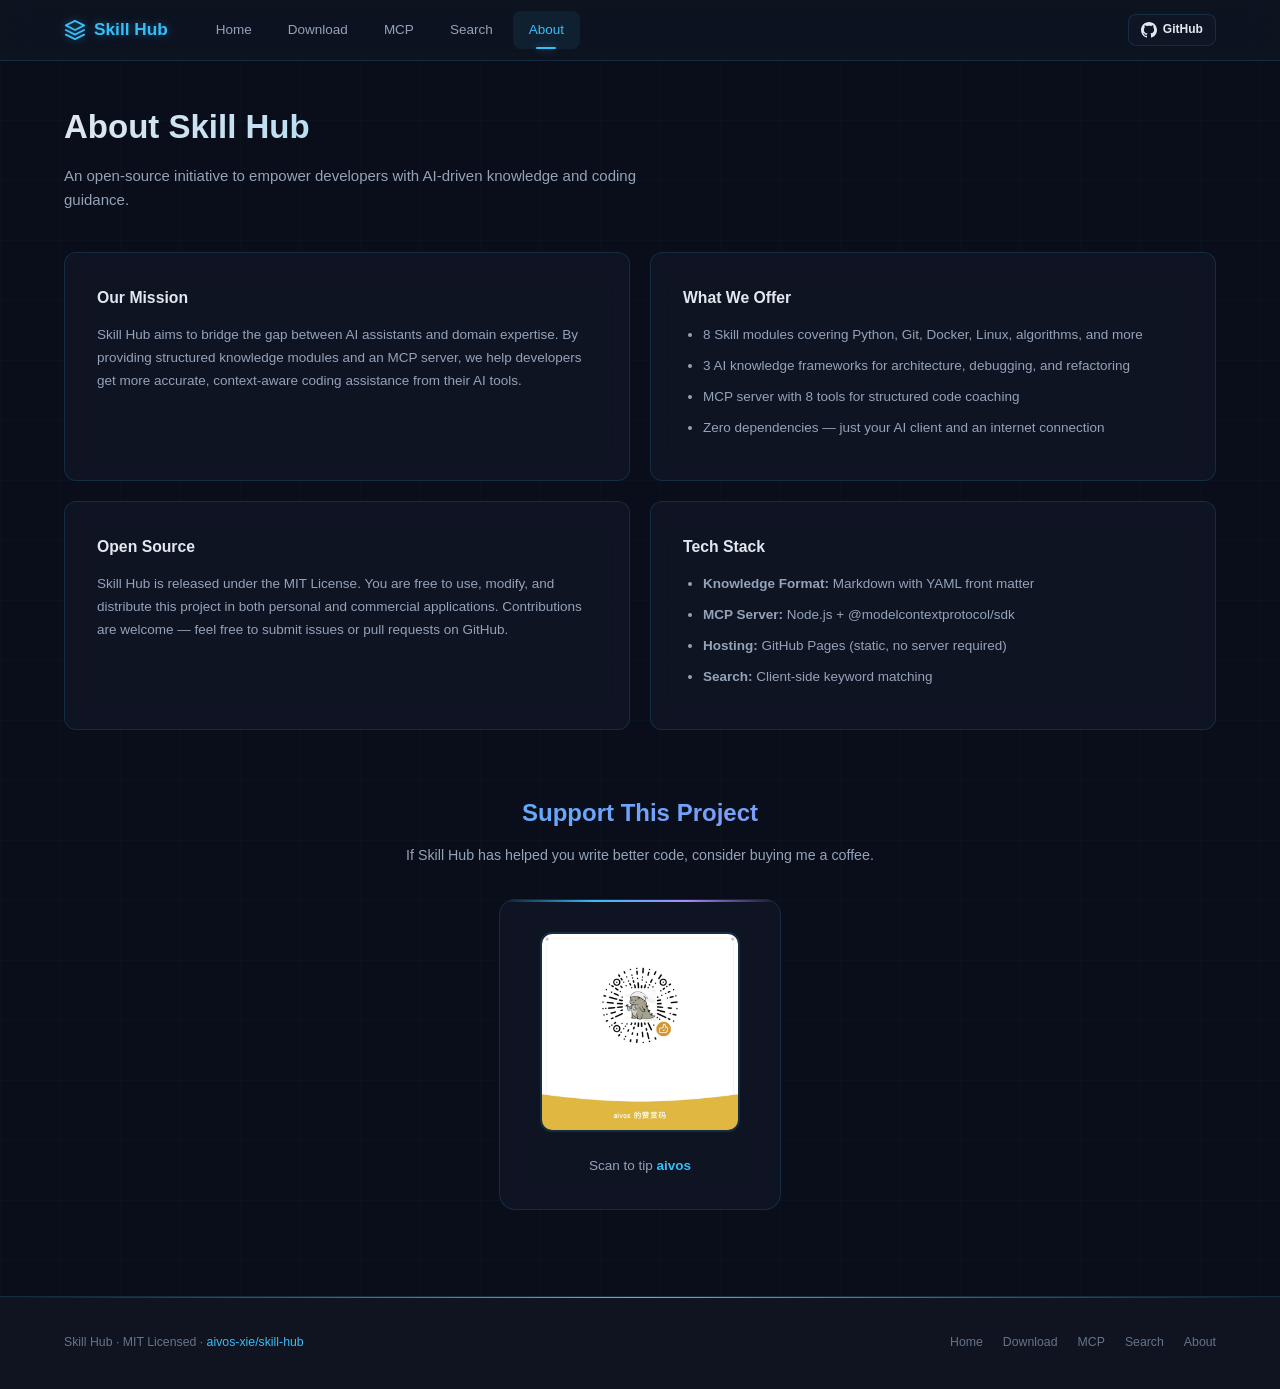
==== about.html @ 74129fa7 "Deploy skill-hub from backup" ====
<!DOCTYPE html>
<html lang="en">
<head>
<meta charset="UTF-8">
<meta name="viewport" content="width=device-width, initial-scale=1.0">
<title>About -- Skill Hub</title>
<meta name="description" content="Learn about Skill Hub, an open-source AI knowledge platform for developers. Support the project with a tip.">
<link rel="stylesheet" href="/assets/style.css">
</head>
<body>

<nav class="nav">
  <div class="nav-inner">
    <a href="index.html" class="nav-brand">
      <svg viewBox="0 0 24 24" fill="none" stroke="currentColor" stroke-width="2" stroke-linecap="round" stroke-linejoin="round"><path d="M12 2L2 7l10 5 10-5-10-5z"/><path d="M2 17l10 5 10-5"/><path d="M2 12l10 5 10-5"/></svg>
      Skill Hub
    </a>
    <div class="nav-links">
      <a href="index.html">Home</a>
      <a href="download.html">Download</a>
      <a href="mcp.html">MCP</a>
      <a href="search.html">Search</a>
      <a href="about.html" class="active">About</a>
    </div>
    <div class="nav-actions">
      <a href="https://github.com/aivos-xie/skill-hub" class="btn btn-sm" target="_blank" rel="noopener">
        <svg width="16" height="16" viewBox="0 0 24 24" fill="currentColor"><path d="M12 0c-6.626 0-12 5.373-12 12 0 5.302 3.438 9.8 8.207 11.387.599.111.793-.261.793-.577v-2.234c-3.338.726-4.033-1.416-4.033-1.416-.546-1.387-1.333-1.756-1.333-1.756-1.089-.745.083-.729.083-.729 1.205.084 1.839 1.237 1.839 1.237 1.07 1.834 2.807 1.304 3.492.997.107-.775.418-1.305.762-1.604-2.665-.305-5.467-1.334-5.467-5.931 0-1.311.469-2.381 1.236-3.221-.124-.303-.535-1.524.117-3.176 0 0 1.008-.322 3.301 1.23.957-.266 1.983-.399 3.003-.404 1.02.005 2.047.138 3.006.404 2.291-1.552 3.297-1.23 3.297-1.23.653 1.653.242 2.874.118 3.176.77.84 1.235 1.911 1.235 3.221 0 4.609-2.807 5.624-5.479 5.921.43.372.823 1.102.823 2.222v3.293c0 .319.192.694.801.576 4.765-1.589 8.199-6.086 8.199-11.386 0-6.627-5.373-12-12-12z"/></svg>
        GitHub
      </a>
    </div>
  </div>
</nav>

<main class="page">
  <div class="container">
    <div class="page-header">
      <h1>About Skill Hub</h1>
      <p>An open-source initiative to empower developers with AI-driven knowledge and coding guidance.</p>
    </div>

    <div class="about-grid">
      <div class="about-card">
        <h3>Our Mission</h3>
        <p>Skill Hub aims to bridge the gap between AI assistants and domain expertise. By providing structured knowledge modules and an MCP server, we help developers get more accurate, context-aware coding assistance from their AI tools.</p>
      </div>
      <div class="about-card">
        <h3>What We Offer</h3>
        <ul>
          <li>8 Skill modules covering Python, Git, Docker, Linux, algorithms, and more</li>
          <li>3 AI knowledge frameworks for architecture, debugging, and refactoring</li>
          <li>MCP server with 8 tools for structured code coaching</li>
          <li>Zero dependencies — just your AI client and an internet connection</li>
        </ul>
      </div>
      <div class="about-card">
        <h3>Open Source</h3>
        <p>Skill Hub is released under the MIT License. You are free to use, modify, and distribute this project in both personal and commercial applications. Contributions are welcome — feel free to submit issues or pull requests on GitHub.</p>
      </div>
      <div class="about-card">
        <h3>Tech Stack</h3>
        <ul>
          <li><strong>Knowledge Format:</strong> Markdown with YAML front matter</li>
          <li><strong>MCP Server:</strong> Node.js + @modelcontextprotocol/sdk</li>
          <li><strong>Hosting:</strong> GitHub Pages (static, no server required)</li>
          <li><strong>Search:</strong> Client-side keyword matching</li>
        </ul>
      </div>
    </div>

    <div class="tip-section">
      <h2>Support This Project</h2>
      <p>If Skill Hub has helped you write better code, consider buying me a coffee.</p>
      <div class="tip-card">
        <img src="/assets/tip-qr.jpg" alt="aivos appreciation QR code" class="tip-qr">
        <div class="tip-label">Scan to tip <strong>aivos</strong></div>
      </div>
    </div>
  </div>
</main>

<footer class="footer">
  <div class="footer-inner">
    <div class="footer-text">Skill Hub &middot; MIT Licensed &middot; <a href="https://github.com/aivos-xie/skill-hub">aivos-xie/skill-hub</a></div>
    <div class="footer-links">
      <a href="index.html">Home</a>
      <a href="download.html">Download</a>
      <a href="mcp.html">MCP</a>
      <a href="search.html">Search</a>
      <a href="about.html">About</a>
    </div>
  </div>
</footer>

</body>
</html>
---- assets/style.css ----
/* ============================================================
   Skill Hub -- Sci-Fi Design System
   Clean, futuristic dark theme with glow effects & glassmorphism
   ============================================================ */

:root {
  --bg-primary: #0a0e1a;
  --bg-secondary: #0f1420;
  --bg-card: rgba(18, 24, 40, 0.7);
  --bg-card-solid: #121828;
  --bg-hover: rgba(30, 40, 65, 0.8);
  --border: rgba(56, 189, 248, 0.15);
  --border-light: rgba(56, 189, 248, 0.08);
  --border-glow: rgba(56, 189, 248, 0.3);
  --text-primary: #e2e8f0;
  --text-secondary: #94a3b8;
  --text-muted: #64748b;
  --accent: #38bdf8;
  --accent-hover: #7dd3fc;
  --accent-glow: rgba(56, 189, 248, 0.4);
  --green: #34d399;
  --green-bg: rgba(52, 211, 153, 0.1);
  --orange: #fbbf24;
  --orange-bg: rgba(251, 191, 36, 0.1);
  --red: #f87171;
  --red-bg: rgba(248, 113, 113, 0.1);
  --purple: #a78bfa;
  --purple-bg: rgba(167, 139, 250, 0.1);
  --cyan: #22d3ee;
  --cyan-bg: rgba(34, 211, 238, 0.1);
  --radius: 8px;
  --radius-lg: 12px;
  --shadow: 0 4px 24px rgba(0, 0, 0, 0.4);
  --shadow-glow: 0 0 20px var(--accent-glow);
  --font-mono: 'SF Mono', 'Cascadia Code', 'Fira Code', 'JetBrains Mono', Consolas, monospace;
  --font-sans: -apple-system, BlinkMacSystemFont, 'Segoe UI', 'Noto Sans', Helvetica, Arial, sans-serif;
  --grid-pattern: url("data:image/svg+xml,%3Csvg width='60' height='60' xmlns='http://www.w3.org/2000/svg'%3E%3Cdefs%3E%3Cpattern id='grid' width='60' height='60' patternUnits='userSpaceOnUse'%3E%3Cpath d='M 60 0 L 0 0 0 60' fill='none' stroke='rgba(56,189,248,0.04)' stroke-width='1'/%3E%3C/pattern%3E%3C/defs%3E%3Crect width='100%25' height='100%25' fill='url(%23grid)'/%3E%3C/svg%3E");
}

*, *::before, *::after { box-sizing: border-box; margin: 0; padding: 0; }

html { font-size: 15px; scroll-behavior: smooth; }

body {
  font-family: var(--font-sans);
  background: var(--bg-primary);
  background-image: var(--grid-pattern);
  color: var(--text-primary);
  line-height: 1.6;
  min-height: 100vh;
  display: flex;
  flex-direction: column;
}

a { color: var(--accent); text-decoration: none; transition: color 0.2s; }
a:hover { color: var(--accent-hover); text-decoration: underline; }

/* ---- Animations ---- */

@keyframes glow-pulse {
  0%, 100% { box-shadow: 0 0 10px var(--accent-glow); }
  50% { box-shadow: 0 0 25px var(--accent-glow), 0 0 40px rgba(56, 189, 248, 0.15); }
}

@keyframes float {
  0%, 100% { transform: translateY(0); }
  50% { transform: translateY(-4px); }
}

@keyframes shimmer {
  0% { background-position: -200% 0; }
  100% { background-position: 200% 0; }
}

@keyframes fade-in-up {
  from { opacity: 0; transform: translateY(20px); }
  to { opacity: 1; transform: translateY(0); }
}

/* ---- Navigation ---- */

.nav {
  background: rgba(15, 20, 32, 0.85);
  border-bottom: 1px solid var(--border);
  position: sticky;
  top: 0;
  z-index: 100;
  backdrop-filter: blur(16px) saturate(180%);
  -webkit-backdrop-filter: blur(16px) saturate(180%);
}

.nav-inner {
  max-width: 1200px;
  margin: 0 auto;
  padding: 0 24px;
  display: flex;
  align-items: center;
  height: 60px;
  gap: 32px;
}

.nav-brand {
  font-weight: 700;
  font-size: 1.15rem;
  color: var(--accent);
  display: flex;
  align-items: center;
  gap: 8px;
  white-space: nowrap;
  text-shadow: 0 0 10px var(--accent-glow);
}

.nav-brand:hover { color: var(--accent-hover); text-decoration: none; }

.nav-brand svg { width: 22px; height: 22px; filter: drop-shadow(0 0 4px var(--accent-glow)); }

.nav-links {
  display: flex;
  gap: 4px;
  flex: 1;
}

.nav-links a {
  color: var(--text-secondary);
  padding: 8px 16px;
  border-radius: var(--radius);
  font-size: 0.9rem;
  font-weight: 500;
  transition: all 0.25s ease;
  position: relative;
}

.nav-links a:hover,
.nav-links a.active {
  color: var(--accent);
  background: rgba(56, 189, 248, 0.08);
  text-decoration: none;
}

.nav-links a.active::after {
  content: '';
  position: absolute;
  bottom: 0;
  left: 50%;
  transform: translateX(-50%);
  width: 20px;
  height: 2px;
  background: var(--accent);
  border-radius: 1px;
  box-shadow: 0 0 8px var(--accent-glow);
}

.nav-actions { display: flex; gap: 8px; align-items: center; }

/* ---- Buttons ---- */

.btn {
  display: inline-flex;
  align-items: center;
  gap: 6px;
  padding: 8px 18px;
  border-radius: var(--radius);
  font-size: 0.85rem;
  font-weight: 600;
  cursor: pointer;
  border: 1px solid var(--border);
  background: var(--bg-card);
  backdrop-filter: blur(8px);
  color: var(--text-primary);
  transition: all 0.25s ease;
  white-space: nowrap;
}

.btn:hover {
  background: var(--bg-hover);
  border-color: var(--border-glow);
  text-decoration: none;
  transform: translateY(-1px);
  box-shadow: 0 4px 12px rgba(0, 0, 0, 0.3);
}

.btn-primary {
  background: linear-gradient(135deg, #0ea5e9, #38bdf8);
  border-color: transparent;
  color: #fff;
  box-shadow: 0 2px 12px var(--accent-glow);
}

.btn-primary:hover {
  background: linear-gradient(135deg, #38bdf8, #7dd3fc);
  box-shadow: 0 4px 20px var(--accent-glow);
}

.btn-sm { padding: 5px 12px; font-size: 0.8rem; }

.btn-icon { padding: 6px; border: none; background: transparent; color: var(--text-secondary); cursor: pointer; border-radius: var(--radius); }
.btn-icon:hover { background: var(--bg-hover); color: var(--accent); }

/* ---- Layout ---- */

.container {
  max-width: 1200px;
  margin: 0 auto;
  padding: 0 24px;
}

.page {
  flex: 1;
  padding: 40px 0 80px;
}

.page-header {
  margin-bottom: 40px;
  animation: fade-in-up 0.5s ease;
}

.page-header h1 {
  font-size: 2.2rem;
  font-weight: 800;
  margin-bottom: 10px;
  background: linear-gradient(135deg, #e2e8f0, #38bdf8);
  -webkit-background-clip: text;
  -webkit-text-fill-color: transparent;
  background-clip: text;
}

.page-header p {
  color: var(--text-secondary);
  font-size: 1rem;
  max-width: 640px;
}

/* ---- Cards (Glassmorphism) ---- */

.card {
  background: var(--bg-card);
  border: 1px solid var(--border);
  border-radius: var(--radius-lg);
  padding: 24px;
  backdrop-filter: blur(12px);
  -webkit-backdrop-filter: blur(12px);
  transition: all 0.3s ease;
}

.card:hover {
  border-color: var(--border-glow);
  box-shadow: var(--shadow), 0 0 15px rgba(56, 189, 248, 0.08);
  transform: translateY(-2px);
}

/* ---- Hero ---- */

.hero {
  padding: 100px 0 80px;
  text-align: center;
  position: relative;
  overflow: hidden;
}

.hero::before {
  content: '';
  position: absolute;
  top: -50%;
  left: 50%;
  transform: translateX(-50%);
  width: 800px;
  height: 800px;
  background: radial-gradient(circle, rgba(56, 189, 248, 0.08) 0%, transparent 70%);
  pointer-events: none;
}

.hero::after {
  content: '';
  position: absolute;
  top: 20%;
  right: 10%;
  width: 400px;
  height: 400px;
  background: radial-gradient(circle, rgba(167, 139, 250, 0.06) 0%, transparent 70%);
  pointer-events: none;
}

.hero h1 {
  font-size: 3.2rem;
  font-weight: 800;
  letter-spacing: -0.03em;
  margin-bottom: 20px;
  line-height: 1.15;
  position: relative;
  animation: fade-in-up 0.6s ease;
}

.hero h1 span {
  background: linear-gradient(135deg, #38bdf8, #a78bfa);
  -webkit-background-clip: text;
  -webkit-text-fill-color: transparent;
  background-clip: text;
}

.hero p {
  color: var(--text-secondary);
  font-size: 1.15rem;
  max-width: 620px;
  margin: 0 auto 36px;
  position: relative;
  animation: fade-in-up 0.6s ease 0.1s both;
}

.hero-actions {
  display: flex;
  gap: 14px;
  justify-content: center;
  flex-wrap: wrap;
  position: relative;
  animation: fade-in-up 0.6s ease 0.2s both;
}

/* ---- Stats ---- */

.stats {
  display: grid;
  grid-template-columns: repeat(4, 1fr);
  gap: 16px;
  margin-bottom: 64px;
  animation: fade-in-up 0.6s ease 0.3s both;
}

.stat {
  background: var(--bg-card);
  border: 1px solid var(--border);
  border-radius: var(--radius-lg);
  padding: 28px 20px;
  text-align: center;
  backdrop-filter: blur(12px);
  transition: all 0.3s ease;
  position: relative;
  overflow: hidden;
}

.stat::before {
  content: '';
  position: absolute;
  top: 0;
  left: 50%;
  transform: translateX(-50%);
  width: 60%;
  height: 1px;
  background: linear-gradient(90deg, transparent, var(--accent), transparent);
}

.stat:hover {
  border-color: var(--border-glow);
  box-shadow: 0 0 20px rgba(56, 189, 248, 0.08);
  transform: translateY(-3px);
}

.stat-value {
  font-size: 2.2rem;
  font-weight: 800;
  color: var(--accent);
  line-height: 1;
  margin-bottom: 8px;
  text-shadow: 0 0 12px var(--accent-glow);
}

.stat-label {
  font-size: 0.85rem;
  color: var(--text-secondary);
  text-transform: uppercase;
  letter-spacing: 0.05em;
}

/* ---- Feature Grid ---- */

.features {
  display: grid;
  grid-template-columns: repeat(3, 1fr);
  gap: 20px;
  margin-bottom: 64px;
}

.feature {
  background: var(--bg-card);
  border: 1px solid var(--border);
  border-radius: var(--radius-lg);
  padding: 32px 28px;
  backdrop-filter: blur(12px);
  transition: all 0.3s ease;
  position: relative;
  overflow: hidden;
}

.feature::after {
  content: '';
  position: absolute;
  top: 0;
  left: 0;
  right: 0;
  height: 1px;
  background: linear-gradient(90deg, transparent, var(--border-glow), transparent);
  opacity: 0;
  transition: opacity 0.3s;
}

.feature:hover {
  border-color: var(--border-glow);
  transform: translateY(-4px);
  box-shadow: 0 8px 32px rgba(0, 0, 0, 0.3), 0 0 15px rgba(56, 189, 248, 0.05);
}

.feature:hover::after { opacity: 1; }

.feature-icon {
  width: 44px;
  height: 44px;
  border-radius: 10px;
  display: flex;
  align-items: center;
  justify-content: center;
  margin-bottom: 18px;
  font-size: 1.2rem;
  transition: transform 0.3s;
}

.feature:hover .feature-icon { transform: scale(1.1); }

.feature-icon.blue { background: rgba(56, 189, 248, 0.12); color: var(--accent); box-shadow: 0 0 12px rgba(56, 189, 248, 0.1); }
.feature-icon.green { background: var(--green-bg); color: var(--green); box-shadow: 0 0 12px rgba(52, 211, 153, 0.1); }
.feature-icon.orange { background: var(--orange-bg); color: var(--orange); box-shadow: 0 0 12px rgba(251, 191, 36, 0.1); }
.feature-icon.purple { background: var(--purple-bg); color: var(--purple); box-shadow: 0 0 12px rgba(167, 139, 250, 0.1); }
.feature-icon.cyan { background: var(--cyan-bg); color: var(--cyan); box-shadow: 0 0 12px rgba(34, 211, 238, 0.1); }
.feature-icon.red { background: var(--red-bg); color: var(--red); box-shadow: 0 0 12px rgba(248, 113, 113, 0.1); }

.feature h3 {
  font-size: 1.05rem;
  font-weight: 700;
  margin-bottom: 10px;
  color: var(--text-primary);
}

.feature p {
  color: var(--text-secondary);
  font-size: 0.9rem;
  line-height: 1.6;
}

/* ---- Section ---- */

.section {
  margin-bottom: 64px;
}

.section-header {
  display: flex;
  align-items: center;
  justify-content: space-between;
  margin-bottom: 24px;
}

.section-header h2 {
  font-size: 1.5rem;
  font-weight: 700;
  color: var(--text-primary);
}

/* ---- Skill Grid ---- */

.skill-grid {
  display: grid;
  grid-template-columns: repeat(auto-fill, minmax(340px, 1fr));
  gap: 16px;
}

.skill-card {
  background: var(--bg-card);
  border: 1px solid var(--border);
  border-radius: var(--radius-lg);
  padding: 22px;
  backdrop-filter: blur(12px);
  transition: all 0.3s ease;
}

.skill-card:hover {
  border-color: var(--border-glow);
  transform: translateY(-2px);
  box-shadow: 0 4px 20px rgba(0, 0, 0, 0.3), 0 0 10px rgba(56, 189, 248, 0.05);
}

.skill-card-header {
  display: flex;
  align-items: flex-start;
  gap: 12px;
  margin-bottom: 14px;
}

.skill-card-icon {
  width: 40px;
  height: 40px;
  border-radius: 10px;
  display: flex;
  align-items: center;
  justify-content: center;
  font-size: 1.1rem;
  flex-shrink: 0;
  box-shadow: 0 2px 8px rgba(0, 0, 0, 0.2);
}

.skill-card-title {
  font-weight: 600;
  font-size: 0.95rem;
  line-height: 1.3;
}

.skill-card-id {
  font-size: 0.75rem;
  color: var(--text-muted);
  font-family: var(--font-mono);
}

.skill-card-desc {
  color: var(--text-secondary);
  font-size: 0.85rem;
  margin-bottom: 12px;
  line-height: 1.5;
}

.skill-card-tags {
  display: flex;
  flex-wrap: wrap;
  gap: 6px;
  margin-bottom: 12px;
}

.tag {
  font-size: 0.72rem;
  padding: 3px 10px;
  border-radius: 20px;
  background: rgba(56, 189, 248, 0.08);
  color: var(--accent);
  font-family: var(--font-mono);
  border: 1px solid rgba(56, 189, 248, 0.15);
  transition: all 0.2s;
}

.tag:hover {
  background: rgba(56, 189, 248, 0.15);
  border-color: var(--border-glow);
}

.skill-card-actions {
  display: flex;
  align-items: center;
  gap: 8px;
  padding-top: 14px;
  border-top: 1px solid var(--border-light);
}

.skill-card-actions .btn { font-size: 0.8rem; }

/* ---- Download page specific ---- */

.skill-module {
  background: var(--bg-card);
  border: 1px solid var(--border);
  border-radius: var(--radius-lg);
  padding: 22px;
  backdrop-filter: blur(12px);
  transition: all 0.3s ease;
}

.skill-module:hover { border-color: var(--border-glow); transform: translateY(-2px); }

.skill-module__check {
  display: flex;
  align-items: center;
  gap: 8px;
  margin-bottom: 12px;
}

.skill-module__check input[type="checkbox"] {
  width: 16px;
  height: 16px;
  accent-color: var(--accent);
  cursor: pointer;
}

.skill-module__header {
  display: flex;
  align-items: flex-start;
  gap: 12px;
  margin-bottom: 10px;
}

.skill-module__icon {
  width: 38px;
  height: 38px;
  border-radius: 10px;
  display: flex;
  align-items: center;
  justify-content: center;
  font-size: 1.1rem;
  flex-shrink: 0;
  box-shadow: 0 2px 8px rgba(0, 0, 0, 0.2);
}

.skill-module__title {
  font-weight: 600;
  font-size: 0.95rem;
}

.skill-module__id {
  font-size: 0.75rem;
  color: var(--text-muted);
  font-family: var(--font-mono);
}

.skill-module__desc {
  color: var(--text-secondary);
  font-size: 0.85rem;
  margin-bottom: 10px;
}

.skill-module__tags {
  display: flex;
  flex-wrap: wrap;
  gap: 6px;
  margin-bottom: 10px;
}

.skill-module__note {
  font-size: 0.8rem;
  color: var(--text-muted);
  margin-bottom: 12px;
}

.skill-module__actions {
  display: flex;
  align-items: center;
  gap: 8px;
  padding-top: 12px;
  border-top: 1px solid var(--border-light);
  flex-wrap: wrap;
}

.skill-module__cmd {
  font-family: var(--font-mono);
  font-size: 0.78rem;
  color: var(--accent);
  background: rgba(56, 189, 248, 0.06);
  padding: 5px 12px;
  border-radius: var(--radius);
  flex: 1;
  min-width: 0;
  overflow: hidden;
  text-overflow: ellipsis;
  white-space: nowrap;
  border: 1px solid rgba(56, 189, 248, 0.1);
}

.skill-module__copy {
  font-size: 0.78rem;
  padding: 5px 12px;
  border-radius: var(--radius);
  border: 1px solid var(--border);
  background: var(--bg-card);
  color: var(--text-secondary);
  cursor: pointer;
  white-space: nowrap;
  transition: all 0.2s;
}

.skill-module__copy:hover { background: var(--bg-hover); color: var(--accent); border-color: var(--border-glow); }

.skill-module__download {
  display: inline-flex;
  align-items: center;
  justify-content: center;
  width: 34px;
  height: 34px;
  border-radius: var(--radius);
  border: 1px solid var(--border);
  color: var(--text-secondary);
  cursor: pointer;
  background: var(--bg-card);
  transition: all 0.2s;
}

.skill-module__download:hover { background: var(--bg-hover); color: var(--accent); border-color: var(--accent); box-shadow: 0 0 10px var(--accent-glow); }

.skill-module__view {
  font-size: 0.8rem;
  color: var(--accent);
  white-space: nowrap;
}

/* ---- Search ---- */

.search-bar {
  position: relative;
  max-width: 560px;
  margin-bottom: 32px;
}

.search-bar input {
  width: 100%;
  padding: 14px 18px 14px 48px;
  border-radius: var(--radius-lg);
  border: 1px solid var(--border);
  background: var(--bg-card);
  backdrop-filter: blur(8px);
  color: var(--text-primary);
  font-size: 0.95rem;
  font-family: var(--font-sans);
  outline: none;
  transition: all 0.25s ease;
}

.search-bar input:focus {
  border-color: var(--accent);
  box-shadow: 0 0 16px var(--accent-glow);
}

.search-bar input::placeholder { color: var(--text-muted); }

.search-bar svg {
  position: absolute;
  left: 16px;
  top: 50%;
  transform: translateY(-50%);
  color: var(--text-muted);
}

.search-results { margin-top: 8px; }

.search-result {
  padding: 18px;
  border-bottom: 1px solid var(--border-light);
  border-radius: var(--radius);
  transition: all 0.2s;
}

.search-result:hover { background: var(--bg-hover); }

.search-result-title {
  font-weight: 600;
  margin-bottom: 6px;
}

.search-result-title a { color: var(--text-primary); }
.search-result-title a:hover { color: var(--accent); }

.search-result-desc {
  color: var(--text-secondary);
  font-size: 0.85rem;
  margin-bottom: 8px;
}

.search-result-meta {
  display: flex;
  gap: 12px;
  font-size: 0.78rem;
  color: var(--text-muted);
  align-items: center;
}

.search-result-meta .tag { font-size: 0.7rem; }

/* ---- MCP Page ---- */

.mcp-section {
  background: var(--bg-card);
  border: 1px solid var(--border);
  border-radius: var(--radius-lg);
  padding: 32px;
  margin-bottom: 24px;
  backdrop-filter: blur(12px);
  transition: all 0.3s ease;
}

.mcp-section:hover { border-color: var(--border-glow); }

.mcp-section h2 {
  font-size: 1.2rem;
  font-weight: 700;
  margin-bottom: 18px;
  display: flex;
  align-items: center;
  gap: 10px;
  color: var(--text-primary);
}

.code-block {
  background: rgba(10, 14, 26, 0.9);
  border: 1px solid var(--border);
  border-radius: var(--radius);
  padding: 18px 22px;
  font-family: var(--font-mono);
  font-size: 0.82rem;
  line-height: 1.7;
  overflow-x: auto;
  color: var(--accent);
  position: relative;
}

.code-block .copy-btn {
  position: absolute;
  top: 10px;
  right: 10px;
  padding: 5px 12px;
  font-size: 0.75rem;
  border-radius: var(--radius);
  border: 1px solid var(--border);
  background: var(--bg-card);
  color: var(--text-secondary);
  cursor: pointer;
  transition: all 0.2s;
}

.code-block .copy-btn:hover { background: var(--bg-hover); color: var(--accent); border-color: var(--border-glow); }

.tool-table {
  width: 100%;
  border-collapse: collapse;
  font-size: 0.9rem;
}

.tool-table th {
  text-align: left;
  padding: 12px 16px;
  border-bottom: 1px solid var(--border);
  color: var(--text-secondary);
  font-weight: 600;
  font-size: 0.8rem;
  text-transform: uppercase;
  letter-spacing: 0.08em;
}

.tool-table td {
  padding: 14px 16px;
  border-bottom: 1px solid var(--border-light);
  vertical-align: top;
}

.tool-table td:first-child {
  font-family: var(--font-mono);
  font-size: 0.82rem;
  color: var(--accent);
  white-space: nowrap;
}

.tool-table td:last-child {
  color: var(--text-secondary);
  font-size: 0.85rem;
}

.tool-table tr:hover { background: var(--bg-hover); }

/* ---- About Page ---- */

.about-grid {
  display: grid;
  grid-template-columns: repeat(2, 1fr);
  gap: 20px;
}

.about-card {
  background: var(--bg-card);
  border: 1px solid var(--border);
  border-radius: var(--radius-lg);
  padding: 32px;
  backdrop-filter: blur(12px);
  transition: all 0.3s ease;
}

.about-card:hover { border-color: var(--border-glow); transform: translateY(-2px); }

.about-card h3 {
  font-size: 1.05rem;
  font-weight: 700;
  margin-bottom: 14px;
}

.about-card p,
.about-card li {
  color: var(--text-secondary);
  font-size: 0.9rem;
  line-height: 1.7;
}

.about-card ul {
  padding-left: 20px;
}

.about-card li { margin-bottom: 8px; }

/* Tip / QR Section */

.tip-section {
  margin-top: 64px;
  text-align: center;
  animation: fade-in-up 0.6s ease;
}

.tip-section h2 {
  font-size: 1.6rem;
  font-weight: 700;
  margin-bottom: 12px;
  background: linear-gradient(135deg, #38bdf8, #a78bfa);
  -webkit-background-clip: text;
  -webkit-text-fill-color: transparent;
  background-clip: text;
}

.tip-section p {
  color: var(--text-secondary);
  font-size: 0.95rem;
  margin-bottom: 32px;
}

.tip-card {
  display: inline-block;
  background: var(--bg-card);
  border: 1px solid var(--border);
  border-radius: 16px;
  padding: 32px 40px;
  backdrop-filter: blur(16px);
  transition: all 0.3s ease;
  position: relative;
  overflow: hidden;
}

.tip-card::before {
  content: '';
  position: absolute;
  top: 0;
  left: 0;
  right: 0;
  height: 2px;
  background: linear-gradient(90deg, transparent, var(--accent), var(--purple), transparent);
}

.tip-card:hover {
  border-color: var(--border-glow);
  box-shadow: 0 0 30px rgba(56, 189, 248, 0.1);
  transform: translateY(-4px);
}

.tip-qr {
  width: 200px;
  height: 200px;
  border-radius: 12px;
  border: 2px solid var(--border);
  object-fit: cover;
  margin-bottom: 16px;
  transition: all 0.3s;
}

.tip-card:hover .tip-qr {
  border-color: var(--border-glow);
  box-shadow: 0 0 16px var(--accent-glow);
}

.tip-label {
  font-size: 0.9rem;
  color: var(--text-secondary);
  font-weight: 500;
}

.tip-label strong {
  color: var(--accent);
}

/* ---- Footer ---- */

.footer {
  background: var(--bg-secondary);
  border-top: 1px solid var(--border);
  padding: 36px 0;
  margin-top: auto;
  position: relative;
}

.footer::before {
  content: '';
  position: absolute;
  top: 0;
  left: 0;
  right: 0;
  height: 1px;
  background: linear-gradient(90deg, transparent, var(--accent), transparent);
}

.footer-inner {
  max-width: 1200px;
  margin: 0 auto;
  padding: 0 24px;
  display: flex;
  align-items: center;
  justify-content: space-between;
  flex-wrap: wrap;
  gap: 16px;
}

.footer-text {
  color: var(--text-muted);
  font-size: 0.82rem;
}

.footer-links {
  display: flex;
  gap: 20px;
}

.footer-links a {
  color: var(--text-muted);
  font-size: 0.82rem;
  transition: color 0.2s;
}

.footer-links a:hover { color: var(--accent); }

/* ---- Toast ---- */

.toast {
  position: fixed;
  bottom: 24px;
  right: 24px;
  background: linear-gradient(135deg, #0ea5e9, #38bdf8);
  color: #fff;
  padding: 12px 24px;
  border-radius: var(--radius);
  font-size: 0.85rem;
  font-weight: 600;
  z-index: 1000;
  opacity: 0;
  transform: translateY(10px);
  transition: all 0.3s;
  pointer-events: none;
  box-shadow: 0 4px 16px var(--accent-glow);
}

.toast.show { opacity: 1; transform: translateY(0); }

/* ---- Responsive ---- */

@media (max-width: 768px) {
  .nav-inner { gap: 16px; padding: 0 16px; }
  .nav-links { display: none; }
  .hero { padding: 60px 0 50px; }
  .hero h1 { font-size: 2.2rem; }
  .stats { grid-template-columns: repeat(2, 1fr); }
  .features { grid-template-columns: 1fr; }
  .skill-grid { grid-template-columns: 1fr; }
  .about-grid { grid-template-columns: 1fr; }
  .page { padding: 24px 0 48px; }
  .section-header { flex-direction: column; align-items: flex-start; gap: 8px; }
}

@media (max-width: 480px) {
  .hero h1 { font-size: 1.8rem; }
  .stats { grid-template-columns: 1fr 1fr; }
  .stat { padding: 20px 16px; }
  .stat-value { font-size: 1.6rem; }
}
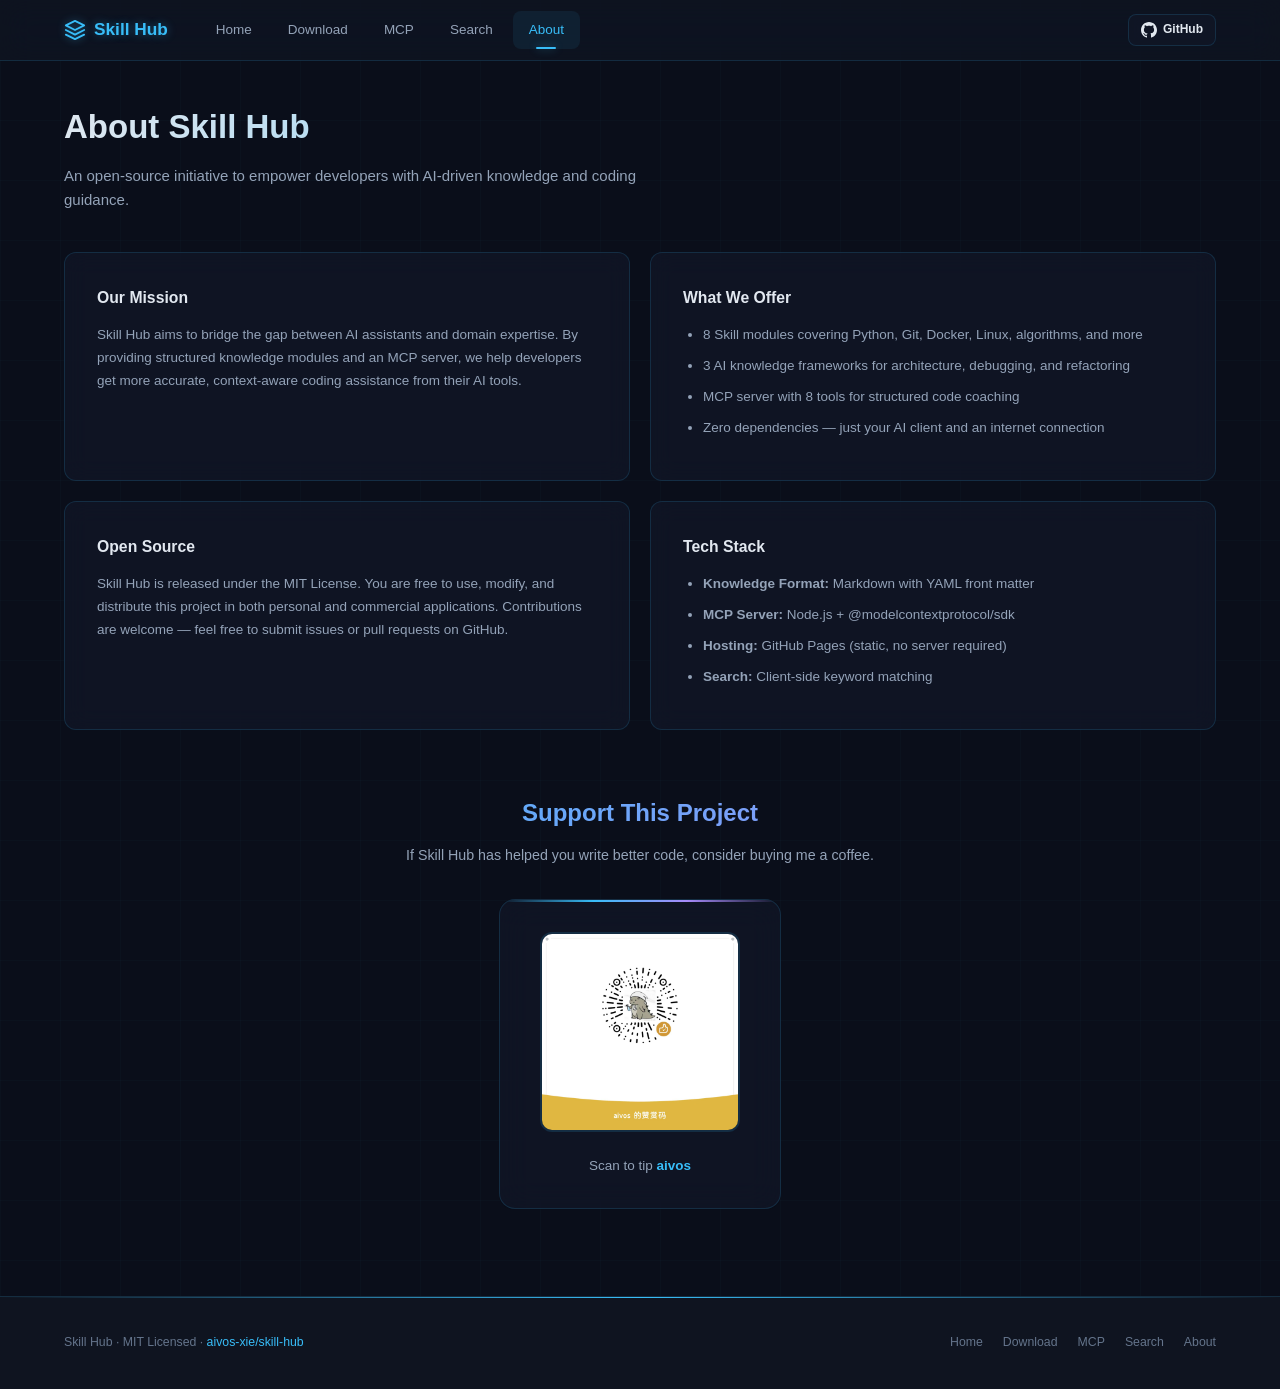
==== commit d414da3e: "Fix paths for GitHub Pages subdirectory" ====
--- a/about.html
+++ b/about.html
@@ -5,7 +5,7 @@
 <meta name="viewport" content="width=device-width, initial-scale=1.0">
 <title>About -- Skill Hub</title>
 <meta name="description" content="Learn about Skill Hub, an open-source AI knowledge platform for developers. Support the project with a tip.">
-<link rel="stylesheet" href="/assets/style.css">
+<link rel="stylesheet" href="assets/style.css">
 </head>
 <body>
 
@@ -71,7 +71,7 @@
       <h2>Support This Project</h2>
       <p>If Skill Hub has helped you write better code, consider buying me a coffee.</p>
       <div class="tip-card">
-        <img src="/assets/tip-qr.jpg" alt="aivos appreciation QR code" class="tip-qr">
+        <img src="assets/tip-qr.jpg" alt="aivos appreciation QR code" class="tip-qr">
         <div class="tip-label">Scan to tip <strong>aivos</strong></div>
       </div>
     </div>
